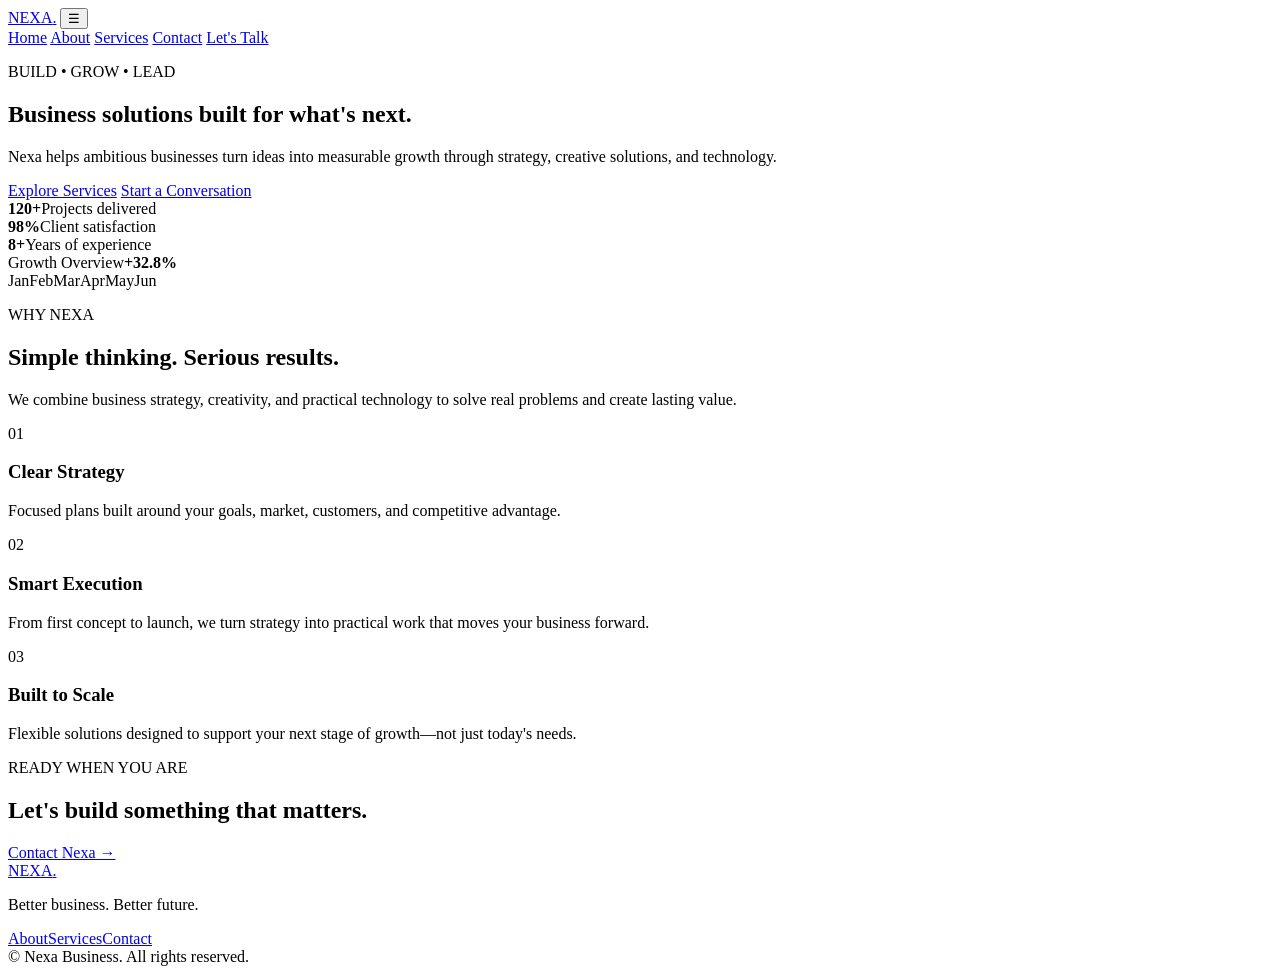
==== index.html @ 24061a4c "Add files via upload" ====
<!DOCTYPE html>
<html lang="en">
<head>
  <meta charset="UTF-8">
  <meta name="viewport" content="width=device-width, initial-scale=1.0">
  <meta name="description" content="Nexa Business helps growing companies build better brands, smarter systems, and stronger customer relationships.">
  <title>Nexa Business | Home</title>
  <link rel="stylesheet" href="css/style.css">
</head>
<body>
<header class="site-header">
  <nav class="nav container">
    <a class="logo" href="index.html">NEXA<span>.</span></a>
    <button class="menu-toggle" aria-label="Open navigation">☰</button>
    <div class="nav-links">
      <a class="active" href="index.html">Home</a>
      <a href="about.html">About</a>
      <a href="services.html">Services</a>
      <a href="contact.html">Contact</a>
      <a class="nav-cta" href="contact.html">Let's Talk</a>
    </div>
  </nav>
</header>

<main>
  <section class="hero">
    <div class="container hero-grid">
      <div class="hero-copy reveal">
        <p class="eyebrow">BUILD • GROW • LEAD</p>
        <h1>Business solutions built for <span>what's next.</span></h1>
        <p class="hero-text">Nexa helps ambitious businesses turn ideas into measurable growth through strategy, creative solutions, and technology.</p>
        <div class="hero-actions">
          <a class="btn btn-primary" href="services.html">Explore Services</a>
          <a class="btn btn-secondary" href="contact.html">Start a Conversation</a>
        </div>
        <div class="trust-row">
          <div><strong>120+</strong><span>Projects delivered</span></div>
          <div><strong>98%</strong><span>Client satisfaction</span></div>
          <div><strong>8+</strong><span>Years of experience</span></div>
        </div>
      </div>
      <div class="hero-card reveal">
        <div class="orb orb-one"></div><div class="orb orb-two"></div>
        <div class="dashboard">
          <div class="dash-top"><span>Growth Overview</span><b>+32.8%</b></div>
          <div class="chart"><i></i><i></i><i></i><i></i><i></i><i></i><i></i></div>
          <div class="dash-bottom"><span>Jan</span><span>Feb</span><span>Mar</span><span>Apr</span><span>May</span><span>Jun</span></div>
        </div>
      </div>
    </div>
  </section>

  <section class="section light">
    <div class="container">
      <div class="section-heading centered reveal">
        <p class="eyebrow">WHY NEXA</p>
        <h2>Simple thinking. Serious results.</h2>
        <p>We combine business strategy, creativity, and practical technology to solve real problems and create lasting value.</p>
      </div>
      <div class="feature-grid">
        <article class="feature-card reveal"><div class="icon">01</div><h3>Clear Strategy</h3><p>Focused plans built around your goals, market, customers, and competitive advantage.</p></article>
        <article class="feature-card reveal"><div class="icon">02</div><h3>Smart Execution</h3><p>From first concept to launch, we turn strategy into practical work that moves your business forward.</p></article>
        <article class="feature-card reveal"><div class="icon">03</div><h3>Built to Scale</h3><p>Flexible solutions designed to support your next stage of growth—not just today's needs.</p></article>
      </div>
    </div>
  </section>

  <section class="section dark">
    <div class="container split reveal">
      <div><p class="eyebrow">READY WHEN YOU ARE</p><h2>Let's build something that matters.</h2></div>
      <a class="btn btn-light" href="contact.html">Contact Nexa →</a>
    </div>
  </section>
</main>

<footer class="footer"><div class="container footer-inner"><div><a class="logo light-logo" href="index.html">NEXA<span>.</span></a><p>Better business. Better future.</p></div><div class="footer-links"><a href="about.html">About</a><a href="services.html">Services</a><a href="contact.html">Contact</a></div></div><div class="container copyright">© <span id="year"></span> Nexa Business. All rights reserved.</div></footer>
<script src="js/script.js"></script>
</body>
</html>
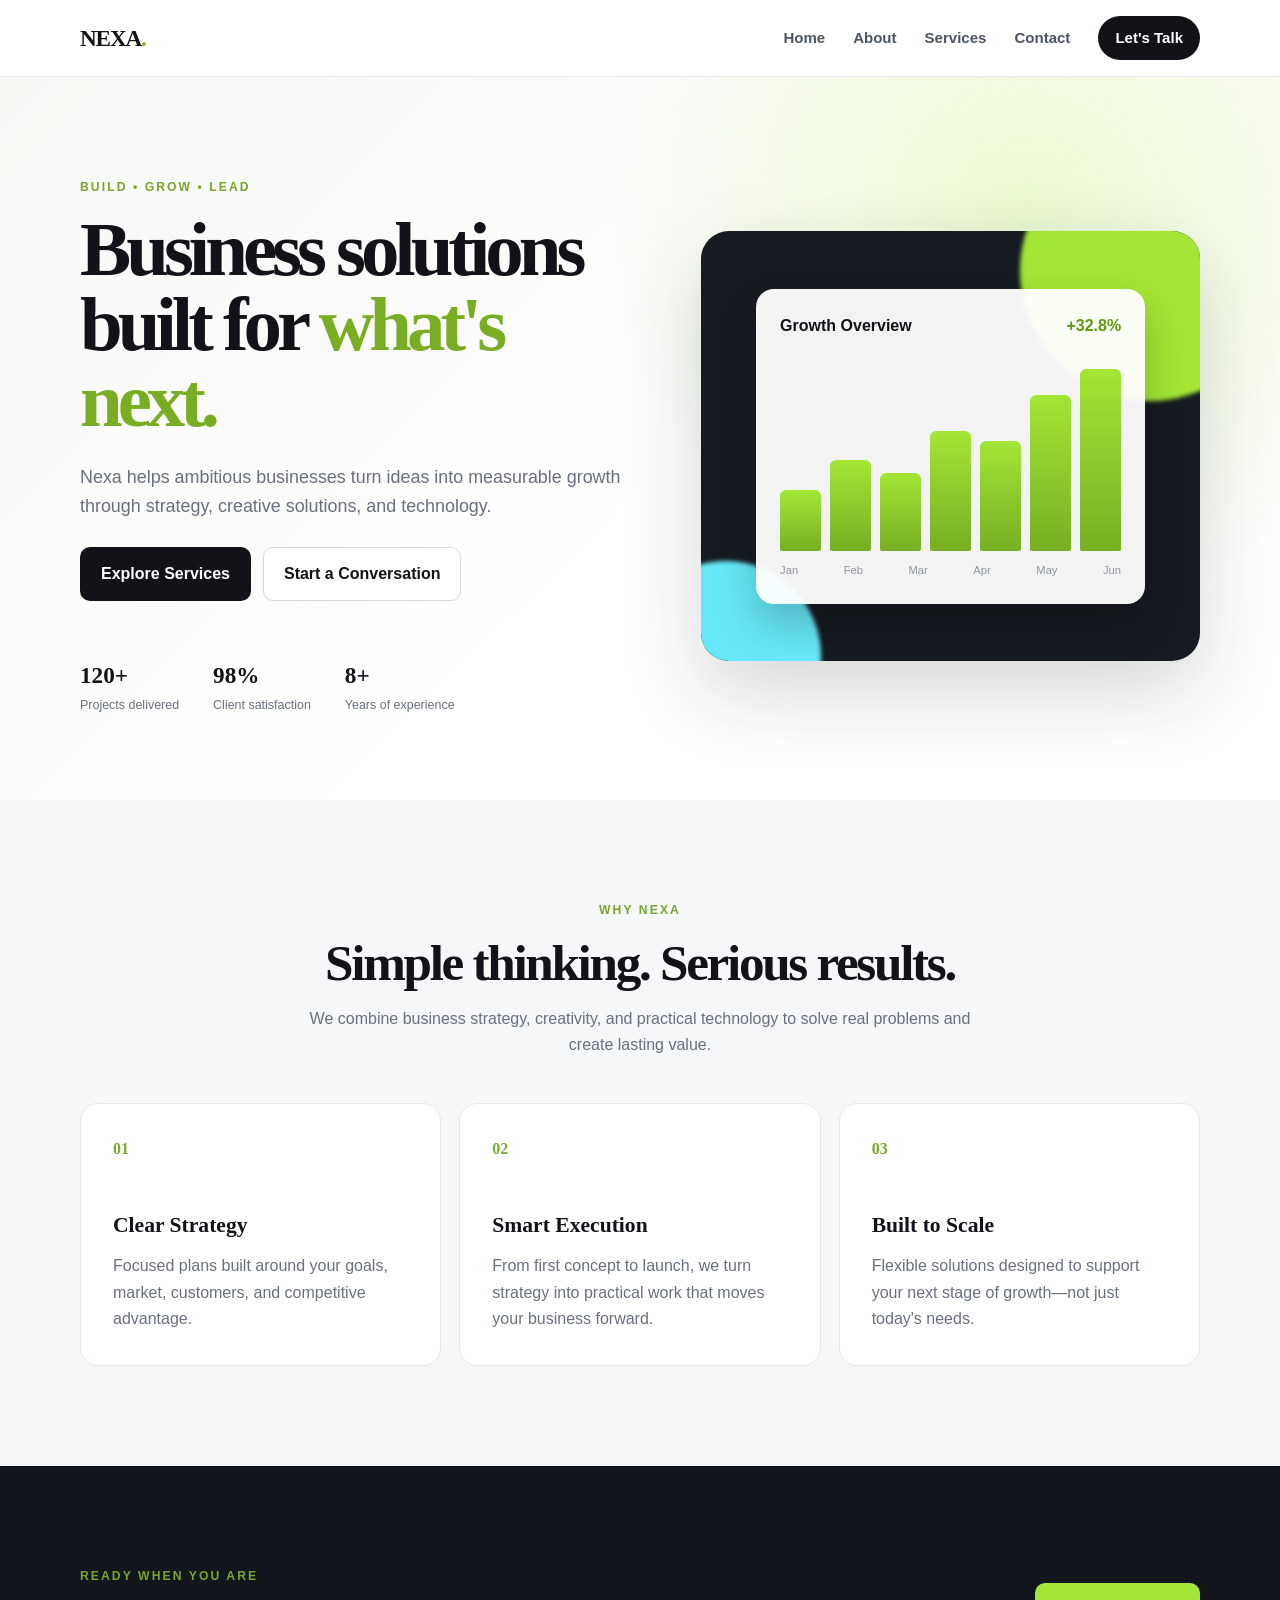
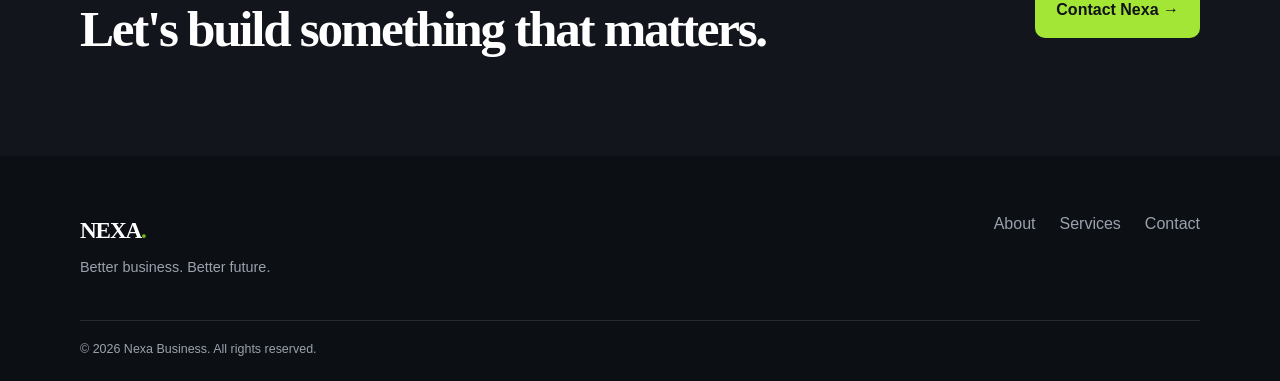
==== commit db98f4d5: "Update index.html" ====
--- a/index.html
+++ b/index.html
@@ -5,7 +5,7 @@
   <meta name="viewport" content="width=device-width, initial-scale=1.0">
   <meta name="description" content="Nexa Business helps growing companies build better brands, smarter systems, and stronger customer relationships.">
   <title>Nexa Business | Home</title>
-  <link rel="stylesheet" href="css/style.css">
+  <link rel="stylesheet" href="./css/style.css">
 </head>
 <body>
 <header class="site-header">
@@ -76,4 +76,4 @@
 <footer class="footer"><div class="container footer-inner"><div><a class="logo light-logo" href="index.html">NEXA<span>.</span></a><p>Better business. Better future.</p></div><div class="footer-links"><a href="about.html">About</a><a href="services.html">Services</a><a href="contact.html">Contact</a></div></div><div class="container copyright">© <span id="year"></span> Nexa Business. All rights reserved.</div></footer>
 <script src="js/script.js"></script>
 </body>
-</html>+</html>
--- a/css/style.css
+++ b/css/style.css
@@ -0,0 +1,8 @@
+@import url('https://fonts.googleapis.com/css2?family=DM+Sans:wght@400;500;600;700&family=Space+Grotesk:wght@500;600;700&display=swap');
+:root{--ink:#111318;--muted:#69707d;--line:#e5e7eb;--paper:#fff;--soft:#f5f7f8;--accent:#a3e635;--dark:#12161c}
+*{box-sizing:border-box;margin:0;padding:0}html{scroll-behavior:smooth}body{font-family:"DM Sans",sans-serif;color:var(--ink);background:var(--paper);line-height:1.65}a{text-decoration:none;color:inherit}.container{width:min(1120px,92%);margin:auto}
+.site-header{position:sticky;top:0;z-index:20;background:rgba(255,255,255,.92);backdrop-filter:blur(14px);border-bottom:1px solid rgba(229,231,235,.8)}.nav{height:76px;display:flex;align-items:center;justify-content:space-between}.logo{font-family:"Space Grotesk";font-weight:700;font-size:1.45rem;letter-spacing:-.05em}.logo span{color:#77b51d}.nav-links{display:flex;align-items:center;gap:28px;font-size:.94rem;font-weight:600}.nav-links a:not(.nav-cta){color:#4b5563}.nav-links a:hover,.nav-links .active{color:var(--ink)}.nav-cta{padding:10px 17px;border-radius:999px;background:var(--ink);color:#fff!important}.menu-toggle{display:none;border:0;background:none;font-size:1.5rem}
+.hero{background:radial-gradient(circle at 80% 20%,#eaf8d1 0,transparent 35%),linear-gradient(135deg,#f7f9f5,#fff 60%);padding:100px 0 85px;overflow:hidden}.hero-grid{display:grid;grid-template-columns:1.05fr .95fr;align-items:center;gap:70px}.eyebrow{font-size:.76rem;letter-spacing:.17em;font-weight:700;color:#78a52b;margin-bottom:15px}.hero h1,.page-hero h1{font-family:"Space Grotesk";font-size:clamp(3rem,6vw,5.5rem);line-height:.98;letter-spacing:-.065em;max-width:750px}.hero h1 span{color:#79ae24}.hero-text{font-size:1.12rem;color:var(--muted);max-width:620px;margin:25px 0}.hero-actions{display:flex;gap:12px;flex-wrap:wrap}.btn{display:inline-flex;align-items:center;justify-content:center;padding:13px 20px;border-radius:10px;font-weight:700;border:1px solid transparent;cursor:pointer;transition:.2s}.btn-primary{background:var(--ink);color:#fff}.btn-primary:hover{transform:translateY(-2px);background:#292e36}.btn-secondary{border-color:#d5d8dc;background:#fff}.btn-light{background:var(--accent);color:var(--ink)}.trust-row{display:flex;gap:34px;margin-top:55px}.trust-row div{display:flex;flex-direction:column}.trust-row strong{font-family:"Space Grotesk";font-size:1.45rem}.trust-row span{font-size:.78rem;color:var(--muted)}.hero-card{height:430px;border-radius:28px;background:#161b21;position:relative;overflow:hidden;display:grid;place-items:center;box-shadow:0 30px 80px rgba(20,25,30,.18)}.orb{position:absolute;border-radius:50%;filter:blur(2px)}.orb-one{width:260px;height:260px;background:#a3e635;right:-80px;top:-90px}.orb-two{width:190px;height:190px;background:#67e8f9;left:-70px;bottom:-90px}.dashboard{width:78%;background:rgba(255,255,255,.95);border-radius:18px;padding:24px;position:relative;box-shadow:0 20px 40px rgba(0,0,0,.22)}.dash-top{display:flex;justify-content:space-between;font-weight:700}.dash-top b{color:#5d9a10}.chart{height:190px;display:flex;align-items:flex-end;gap:9px;margin:22px 0 10px}.chart i{flex:1;background:linear-gradient(#a3e635,#78ae24);border-radius:6px 6px 2px 2px}.chart i:nth-child(1){height:32%}.chart i:nth-child(2){height:48%}.chart i:nth-child(3){height:41%}.chart i:nth-child(4){height:63%}.chart i:nth-child(5){height:58%}.chart i:nth-child(6){height:82%}.chart i:nth-child(7){height:96%}.dash-bottom{display:flex;justify-content:space-between;color:#9097a2;font-size:.7rem}
+.section{padding:100px 0}.light{background:var(--soft)}.dark{background:var(--dark);color:#fff}.section-heading{max-width:680px;margin-bottom:45px}.centered{text-align:center;margin-left:auto;margin-right:auto}.section-heading h2,.split h2,.about-split h2,.contact-info h2{font-family:"Space Grotesk";font-size:clamp(2rem,4vw,3.4rem);line-height:1.08;letter-spacing:-.045em}.section-heading p:last-child{color:var(--muted);margin-top:15px}.feature-grid{display:grid;grid-template-columns:repeat(3,1fr);gap:18px}.feature-card{background:#fff;border:1px solid var(--line);border-radius:18px;padding:32px}.icon{font-family:"Space Grotesk";font-weight:700;color:#7aaa2b;margin-bottom:45px}.feature-card h3{font-family:"Space Grotesk";font-size:1.35rem;margin-bottom:10px}.feature-card p,.value p,.service p,.service li,.about-split p,.contact-info>p{color:var(--muted)}.split{display:flex;align-items:center;justify-content:space-between;gap:30px}.page-hero{padding:110px 0 85px;background:var(--dark);color:#fff}.page-hero h1{max-width:900px}.page-hero>div>p:last-child{max-width:650px;color:#adb4bf;margin-top:25px;font-size:1.1rem}.about-split{align-items:stretch}.about-split>div:first-child{max-width:650px}.about-split p{margin-top:18px}.quote-card{background:var(--dark);color:#fff;border-radius:22px;padding:42px;max-width:390px;display:flex;flex-direction:column;justify-content:center}.quote-card span{font-family:Georgia;font-size:5rem;line-height:.6;color:var(--accent)}.quote-card p{color:#fff;font-size:1.3rem!important;margin:20px 0!important}.quote-card small{color:#aeb5bf}.values{display:grid;grid-template-columns:repeat(4,1fr);gap:20px}.value{border-top:2px solid var(--ink);padding-top:20px}.value b{color:#7aaa2b}.value h3{font-family:"Space Grotesk";margin:10px 0}.service-list{max-width:900px}.service{display:grid;grid-template-columns:110px 1fr;gap:35px;padding:45px 0;border-bottom:1px solid var(--line)}.service-num{font-family:"Space Grotesk";font-size:1.1rem;color:#7aaa2b;font-weight:700}.service h2{font-family:"Space Grotesk";font-size:2rem;letter-spacing:-.03em}.service ul{display:flex;gap:25px;flex-wrap:wrap;margin-top:20px;padding-left:18px}.contact-grid{display:grid;grid-template-columns:.8fr 1.2fr;gap:80px}.contact-detail{border-top:1px solid var(--line);padding:17px 0;display:flex;flex-direction:column}.contact-detail span{color:var(--muted)}.contact-form{background:#fff;border:1px solid var(--line);border-radius:20px;padding:30px;display:grid;gap:17px;box-shadow:0 15px 40px rgba(20,25,30,.06)}label{font-weight:700;font-size:.9rem;display:grid;gap:7px}input,select,textarea{font:inherit;border:1px solid #d9dde2;border-radius:9px;padding:12px 13px;outline:none;background:#fff}input:focus,select:focus,textarea:focus{border-color:#8cbd39;box-shadow:0 0 0 3px rgba(163,230,53,.15)}.form-note{font-size:.9rem;color:#659c1a;min-height:20px}.footer{background:#0c0f13;color:#9aa2ad;padding:55px 0 22px}.footer-inner{display:flex;justify-content:space-between;gap:30px}.footer p{margin-top:7px;font-size:.9rem}.light-logo{color:#fff}.footer-links{display:flex;gap:24px}.footer-links a:hover{color:#fff}.copyright{border-top:1px solid #272c33;margin-top:40px;padding-top:18px;font-size:.78rem}
+.reveal{opacity:0;transform:translateY(20px);transition:opacity .7s ease,transform .7s ease}.reveal.visible{opacity:1;transform:none}
+@media(max-width:800px){.menu-toggle{display:block}.nav-links{display:none;position:absolute;left:4%;right:4%;top:68px;background:#fff;border:1px solid var(--line);border-radius:14px;padding:15px;flex-direction:column;align-items:stretch;gap:4px;box-shadow:0 15px 35px rgba(0,0,0,.1)}.nav-links.open{display:flex}.nav-links a{padding:10px}.hero{padding:70px 0}.hero-grid,.contact-grid{grid-template-columns:1fr;gap:45px}.hero-card{height:330px}.feature-grid,.values{grid-template-columns:1fr 1fr}.split{flex-direction:column;align-items:flex-start}.trust-row{gap:18px}.service{grid-template-columns:55px 1fr}.footer-inner{flex-direction:column}.footer-links{flex-wrap:wrap}}@media(max-width:520px){.hero h1,.page-hero h1{font-size:2.8rem}.feature-grid,.values{grid-template-columns:1fr}.hero-actions,.hero-actions .btn{width:100%}.trust-row{flex-wrap:wrap}.hero-card{display:none}.section{padding:75px 0}.service{grid-template-columns:1fr;gap:8px}.service h2{font-size:1.7rem}}
